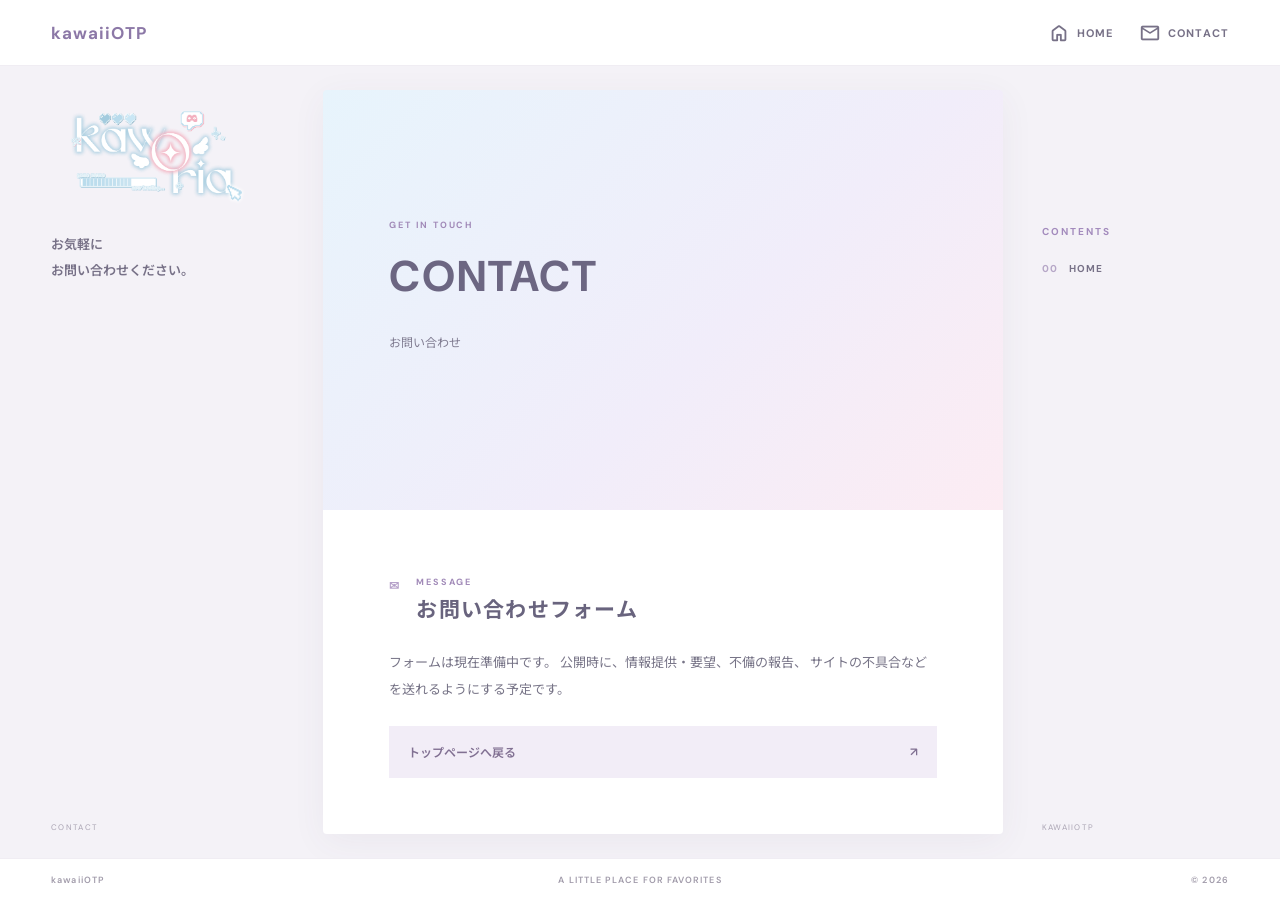
==== contact/index.html @ e62b9882 "Create index.html" ====
<!doctype html>
<html lang="ja">
<head>
  <meta charset="utf-8">
  <meta name="viewport" content="width=device-width, initial-scale=1">

  <title>CONTACT | kawaiiOTP</title>

  <link rel="preconnect" href="https://fonts.googleapis.com">
  <link rel="preconnect" href="https://fonts.gstatic.com" crossorigin>
  <link href="https://fonts.googleapis.com/css2?family=Material+Symbols+Rounded:opsz,wght,FILL,GRAD@20..48,400,0,0" rel="stylesheet">

  <link rel="stylesheet" href="../css/style.css">
</head>

<body>

  <!-- 上部固定ヘッダー -->
  <header class="topbar">

    <a class="topbar-brand" href="../">
      kawaiiOTP
    </a>

    <nav class="top-nav" aria-label="メインナビゲーション">

      <a href="../">
        <span class="material-symbols-rounded" aria-hidden="true">home</span>
        <span>HOME</span>
      </a>

      <a href="./" aria-current="page">
        <span class="material-symbols-rounded" aria-hidden="true">mail</span>
        <span>CONTACT</span>
      </a>

    </nav>
  </header>


  <main class="layout">

    <!-- 左側ロゴ -->
    <aside class="side-left">

      <a class="logo-link" href="../">
        <img
          src="../assets/images/logo.png"
          alt="kawaiiOTP ロゴ"
          class="site-logo"
        >
      </a>

      <p class="side-copy">
        お気軽に<br>
        お問い合わせください。
      </p>

      <span class="side-small">
        CONTACT
      </span>

    </aside>


    <!-- 中央コンテンツ -->
    <div class="content-frame">

      <section class="hero section">

        <p class="eyebrow">GET IN TOUCH</p>

        <h1>CONTACT</h1>

        <p class="hero-lead">
          お問い合わせ
        </p>

      </section>


      <section class="section contact">

        <div class="section-heading">

          <span class="section-number">✉</span>

          <div>
            <p class="eyebrow">MESSAGE</p>
            <h2>お問い合わせフォーム</h2>
          </div>

        </div>

        <p class="section-text">
          フォームは現在準備中です。
          公開時に、情報提供・要望、不備の報告、
          サイトの不具合などを送れるようにする予定です。
        </p>

        <a class="contact-link" href="../">
          <span>トップページへ戻る</span>
          <span aria-hidden="true">↗</span>
        </a>

      </section>


      <footer class="content-footer">
        <span>THANK YOU FOR VISITING!</span>
        <span>© kawaiiOTP</span>
      </footer>

    </div>


    <!-- 右側目次 -->
    <aside class="side-right">

      <p class="toc-title">CONTENTS</p>

      <nav class="toc">
        <a href="../"><span>00</span> HOME</a>
      </nav>

      <span class="side-small right-note">
        KAWAIIOTP
      </span>

    </aside>

  </main>


  <!-- 下部固定フッター -->
  <footer class="bottombar">
    <span>kawaiiOTP</span>
    <span class="bottom-message">A LITTLE PLACE FOR FAVORITES</span>
    <span>© 2026</span>
  </footer>

</body>
</html>
---- css/style.css ----
@import url('https://fonts.googleapis.com/css2?family=DM+Sans:wght@400;500;600;700&family=Noto+Sans+JP:wght@400;500;600;700&display=swap');

:root {
  --ink: #55536a;
  --muted: #9290a3;
  --lavender: #a38bbd;
  --blue: #dff1fb;
  --pink: #f9e5ef;
  --line: #eeeaf2;

  --topbar-h: 66px;
  --bottombar-h: 42px;

  --side-width: minmax(170px, 1fr);
  --content-width: minmax(420px, 680px);
  --toc-width: minmax(150px, 0.8fr);
}

* {
  box-sizing: border-box;
}

html {
  scroll-behavior: smooth;
}

body {
  margin: 0;
  color: var(--ink);
  background: #f4f2f7;
  font-family: 'DM Sans', 'Noto Sans JP', sans-serif;
  overflow: hidden;
}

a {
  color: inherit;
  text-decoration: none;
}


/* =========================
   上部固定ヘッダー
========================= */

.topbar,
.bottombar {
  position: fixed;
  left: 0;
  right: 0;
  z-index: 20;

  background: rgba(255,255,255,.97);

  display: flex;
  align-items: center;
  justify-content: space-between;

  padding: 0 clamp(20px, 4vw, 64px);
}

.topbar {
  top: 0;
  height: var(--topbar-h);
  border-bottom: 1px solid #f0edf3;
}

.topbar-brand {
  color: #8c78a7;
  font-weight: 700;
  letter-spacing: .06em;
  font-size: 17px;
}

.top-nav {
  display: flex;
  align-items: center;
  gap: 26px;
}

.top-nav a {
  display: inline-flex;
  align-items: center;
  gap: 7px;

  color: #777187;
  font-size: 11px;
  font-weight: 700;
  letter-spacing: .1em;

  transition: color .2s, transform .2s;
}

.top-nav a:hover {
  color: #a184bd;
  transform: translateY(-2px);
}


/* Google Fonts アイコン */

.material-symbols-rounded {
  font-size: 22px;
  line-height: 1;

  font-variation-settings:
    'FILL' 0,
    'wght' 400,
    'GRAD' 0,
    'opsz' 24;
}


/* =========================
   下部固定フッター帯
========================= */

.bottombar {
  bottom: 0;
  height: var(--bottombar-h);

  border-top: 1px solid #f0edf3;

  color: #a19baa;
  font-size: 9px;
  font-weight: 600;
  letter-spacing: .12em;
}

.bottom-message {
  position: absolute;
  left: 50%;
  transform: translateX(-50%);
}


/* =========================
   3カラムレイアウト
========================= */

.layout {
  position: fixed;

  inset:
    var(--topbar-h)
    0
    var(--bottombar-h);

  display: grid;

  grid-template-columns:
    var(--side-width)
    var(--content-width)
    var(--toc-width);

  gap: clamp(18px, 3vw, 52px);

  justify-content: center;
  align-items: stretch;

  max-width: 1440px;
  margin: 0 auto;

  padding: 24px clamp(20px, 4vw, 64px);

  width: 100%;
  min-height: 0;
}


/* =========================
   左側：ロゴエリア
========================= */

.side-left,
.side-right {
  min-width: 0;
  display: flex;
  flex-direction: column;
}

.side-left {
  align-items: flex-start;
  justify-content: center;
}

.logo-link {
  display: block;
  width: min(100%, 210px);
}

.site-logo {
  display: block;
  width: 100%;
  height: auto;
  object-fit: contain;
}

.side-copy {
  margin: 24px 0 0;

  font-size: 13px;
  line-height: 2;
  font-weight: 600;

  color: #777187;
}

.side-small {
  margin-top: auto;

  color: #aaa4b3;
  font-size: 8px;
  line-height: 1.8;
  letter-spacing: .16em;
}


/* =========================
   右側：目次
========================= */

.side-right {
  padding-top: 15vh;
}

.toc-title {
  margin: 0 0 24px;

  color: #a38bbd;
  font-size: 10px;
  font-weight: 700;
  letter-spacing: .2em;
}

.toc {
  display: grid;
  gap: 18px;
}

.toc a {
  color: #777187;
  font-size: 10px;
  font-weight: 700;
  letter-spacing: .1em;

  transition: color .2s, padding .2s;
}

.toc a:hover {
  color: #a38bbd;
  padding-left: 5px;
}

.toc a span {
  color: #b6a7c7;
  margin-right: 8px;
}

.right-note {
  margin-top: auto;
}


/* =========================
   中央コンテンツ
========================= */

.content-frame {
  min-width: 0;
  height: 100%;

  overflow-y: auto;
  overscroll-behavior: contain;

  scrollbar-width: thin;
  scrollbar-color: #d8cce3 transparent;

  background: #fff;
  border-radius: 4px;

  box-shadow: 0 8px 35px rgba(89, 75, 110, .06);
}

.content-frame::-webkit-scrollbar {
  width: 6px;
}

.content-frame::-webkit-scrollbar-thumb {
  background: #d8cce3;
  border-radius: 8px;
}


/* =========================
   共通セクション
========================= */

.section {
  padding: clamp(34px, 6vw, 66px) clamp(25px, 6vw, 66px);
}


/* =========================
   HERO
========================= */

.hero {
  min-height: 420px;

  position: relative;
  overflow: hidden;

  display: flex;
  flex-direction: column;
  justify-content: center;

  background:
    linear-gradient(
      135deg,
      #e7f4fc 0%,
      #f1edfa 58%,
      #fcecf3 100%
    );
}

.eyebrow {
  margin: 0 0 12px;

  color: #a18ab8;
  font-size: 9px;
  font-weight: 700;
  letter-spacing: .2em;
}

.hero h1 {
  margin: 0;

  color: #6c6682;

  font-size: clamp(27px, 4vw, 43px);
  line-height: 1.55;
  letter-spacing: .04em;
}

.hero h1 span {
  color: #9a80b4;
}

.hero-lead {
  margin: 22px 0 25px;

  color: #817d92;
  font-size: 12px;
  line-height: 2.1;
}

.text-link {
  width: fit-content;

  color: #8e79a8;
  font-size: 10px;
  font-weight: 700;
  letter-spacing: .16em;

  border-bottom: 1px solid #c9b9d8;
  padding-bottom: 6px;
}

.text-link span {
  margin-left: 10px;
}

.hero-decoration {
  position: absolute;
  color: rgba(255,255,255,.9);
  pointer-events: none;
}

.decor-one {
  right: 12%;
  top: 18%;
  font-size: 45px;
}

.decor-two {
  right: 22%;
  bottom: 17%;
  font-size: 28px;
}


/* =========================
   見出し
========================= */

.section-heading {
  display: flex;
  align-items: flex-start;
  gap: 17px;
  margin-bottom: 25px;
}

.section-number {
  color: #b49fc8;
  font-size: 12px;
  font-weight: 700;
  padding-top: 2px;
}

.section-heading .eyebrow {
  margin-bottom: 5px;
}

.section-heading h2 {
  margin: 0;

  color: #69647e;
  font-size: 21px;
  letter-spacing: .06em;
}


/* =========================
   ABOUT
========================= */

.about {
  background: #fff;
}

.section-text {
  color: #777487;
  font-size: 13px;
  line-height: 2.1;
}

.muted {
  color: #a09baa;
}


/* =========================
   PROJECTS
========================= */

.projects {
  background: #fcfbfd;
}

.project-card {
  position: relative;

  display: flex;
  flex-direction: column;
  gap: 10px;

  min-height: 145px;
  padding: 24px;
  margin-top: 14px;

  border-radius: 4px;

  transition:
    transform .25s,
    box-shadow .25s;
}

.project-card:hover {
  transform: translateY(-3px);
  box-shadow: 0 9px 22px rgba(89,75,110,.08);
}

.project-blue {
  background: #e7f3fb;
}

.project-pink {
  background: #f9edf3;
}

.project-label {
  color: #9a8bad;
  font-size: 8px;
  font-weight: 700;
  letter-spacing: .16em;
}

.project-title {
  color: #6e6984;
  font-size: 23px;
  font-weight: 700;
  letter-spacing: .04em;
}

.project-description {
  color: #888397;
  font-size: 11px;
}

.project-arrow {
  position: absolute;
  right: 22px;
  bottom: 18px;

  color: #a48cba;
  font-size: 21px;
}


/* =========================
   CONTACT
========================= */

.contact {
  background: #fff;
}

.contact-link {
  display: flex;
  justify-content: space-between;
  align-items: center;

  margin-top: 22px;
  padding: 17px 19px;

  background: #f2edf7;
  color: #817092;

  font-size: 12px;
  font-weight: 600;

  transition: background .2s;
}

.contact-link:hover {
  background: #e9e0f1;
}


/* =========================
   中央コンテンツ内フッター
========================= */

.content-footer {
  display: flex;
  justify-content: space-between;

  padding: 22px clamp(25px, 6vw, 66px);

  background: #faf9fc;
  color: #aaa4b3;

  font-size: 8px;
  letter-spacing: .13em;
}


/* =========================
   スマートフォン
========================= */

@media (max-width: 850px) {

  body {
    overflow: auto;
  }

  .topbar {
    height: 60px;
    padding: 0 18px;
  }

  .bottombar {
    height: 38px;
    padding: 0 18px;
  }

  .bottom-message {
    display: none;
  }

  .layout {
    position: static;

    display: flex;
    flex-direction: column;
    gap: 0;

    padding: 60px 0 38px;

    min-height: 100vh;
  }

  .side-left {
    display: none;
  }

  .side-right {
    order: -1;

    padding: 14px 18px;

    background: #fff;
    border-bottom: 1px solid var(--line);
  }

  .toc-title {
    margin: 0 0 9px;
  }

  .toc {
    display: flex;
    flex-wrap: wrap;
    gap: 12px 20px;
  }

  .toc a {
    font-size: 9px;
  }

  .right-note {
    display: none;
  }

  .content-frame {
    height: auto;
    overflow: visible;

    border-radius: 0;
    box-shadow: none;
  }

  .hero {
    min-height: 370px;
  }
}


/* =========================
   小さいスマートフォン
========================= */

@media (max-width: 480px) {

  .top-nav {
    gap: 15px;
  }

  .top-nav a {
    gap: 4px;
    font-size: 9px;
  }

  .top-nav .material-symbols-rounded {
    font-size: 20px;
  }

  .section {
    padding: 38px 23px;
  }

  .hero {
    min-height: 340px;
  }

  .hero h1 {
    font-size: 29px;
  }

  .content-footer {
    padding: 18px 23px;
  }

}
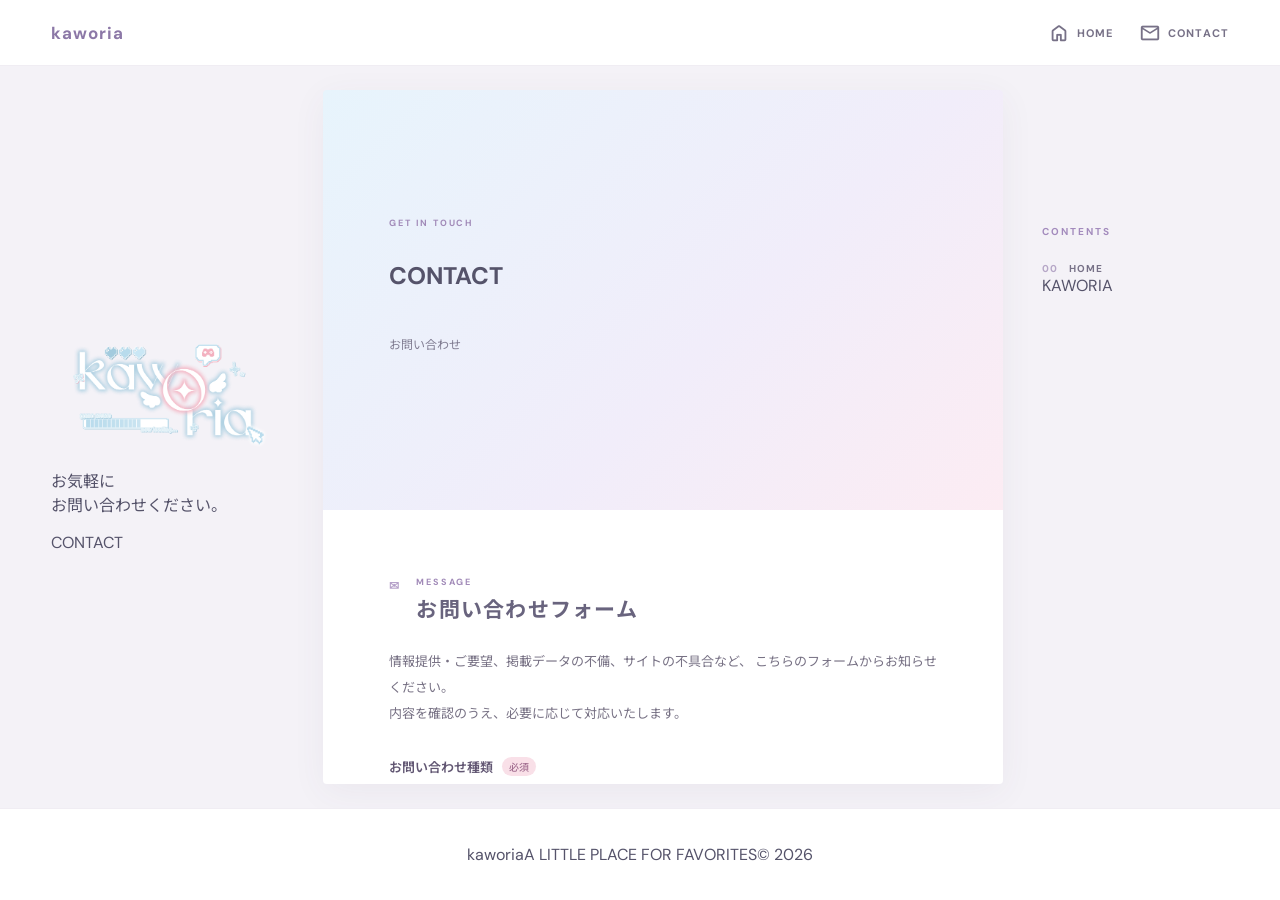
==== commit a8af9681: "Update index.html" ====
--- a/contact/index.html
+++ b/contact/index.html
@@ -1,30 +1,196 @@
-
 <!doctype html>
 <html lang="ja">
 <head>
   <meta charset="utf-8">
   <meta name="viewport" content="width=device-width, initial-scale=1">
 
-  <title>CONTACT | kawaiiOTP</title>
+  <title>CONTACT | kaworia</title>
 
   <link rel="preconnect" href="https://fonts.googleapis.com">
   <link rel="preconnect" href="https://fonts.gstatic.com" crossorigin>
   <link href="https://fonts.googleapis.com/css2?family=Material+Symbols+Rounded:opsz,wght,FILL,GRAD@20..48,400,0,0" rel="stylesheet">
 
   <link rel="stylesheet" href="../css/style.css">
+
+  <style>
+    .contact-form {
+      width: 100%;
+      max-width: 620px;
+      margin-top: 30px;
+    }
+
+    .form-intro {
+      margin-bottom: 28px;
+      color: #777184;
+      font-size: 13px;
+      line-height: 2;
+    }
+
+    .form-group {
+      margin-bottom: 24px;
+    }
+
+    .form-label {
+      display: flex;
+      align-items: center;
+      gap: 9px;
+      margin-bottom: 9px;
+      color: #625773;
+      font-size: 13px;
+      font-weight: 600;
+    }
+
+    .form-required,
+    .form-optional {
+      padding: 2px 7px;
+      border-radius: 20px;
+      font-size: 10px;
+      font-weight: 500;
+    }
+
+    .form-required {
+      color: #a36f91;
+      background: #f9e0e8;
+    }
+
+    .form-optional {
+      color: #7c8ca1;
+      background: #e5f1fa;
+    }
+
+    .contact-form input,
+    .contact-form select,
+    .contact-form textarea {
+      display: block;
+      box-sizing: border-box;
+      width: 100%;
+      padding: 13px 15px;
+      border: 1px solid #e4dce9;
+      border-radius: 10px;
+      outline: none;
+      background: #fff;
+      color: #51485e;
+      font: inherit;
+      font-size: 13px;
+      transition: border-color .2s, box-shadow .2s;
+    }
+
+    .contact-form input:focus,
+    .contact-form select:focus,
+    .contact-form textarea:focus {
+      border-color: #c5addb;
+      box-shadow: 0 0 0 3px rgba(197, 173, 219, .18);
+    }
+
+    .contact-form textarea {
+      min-height: 190px;
+      resize: vertical;
+      line-height: 1.8;
+    }
+
+    .form-help {
+      margin: 7px 0 0;
+      color: #96909e;
+      font-size: 11px;
+      line-height: 1.7;
+    }
+
+    .form-submit {
+      display: block;
+      width: 100%;
+      margin-top: 30px;
+      padding: 14px 20px;
+      border: 0;
+      border-radius: 30px;
+      background: linear-gradient(110deg, #e7d8f1, #dceefa, #f8e1eb);
+      color: #665878;
+      font: inherit;
+      font-size: 13px;
+      font-weight: 600;
+      letter-spacing: .08em;
+      cursor: pointer;
+      transition: opacity .2s, transform .2s;
+    }
+
+    .form-submit:hover {
+      transform: translateY(-2px);
+      opacity: .85;
+    }
+
+    .form-submit:disabled {
+      cursor: wait;
+      opacity: .55;
+      transform: none;
+    }
+
+    .form-status {
+      display: none;
+      margin-top: 20px;
+      padding: 15px 17px;
+      border-radius: 10px;
+      font-size: 13px;
+      line-height: 1.8;
+    }
+
+    .form-status.is-visible {
+      display: block;
+    }
+
+    .form-status.is-success {
+      background: #edf7f2;
+      color: #557d68;
+    }
+
+    .form-status.is-error {
+      background: #fbebef;
+      color: #a45e75;
+    }
+
+    .form-status.is-loading {
+      background: #f1edf8;
+      color: #75658c;
+    }
+
+    .form-back {
+      display: inline-flex;
+      gap: 8px;
+      align-items: center;
+      margin-top: 32px;
+      color: #8e79a8;
+      font-size: 12px;
+      text-decoration: underline;
+      text-decoration-color: #c9b9d8;
+      text-underline-offset: 4px;
+    }
+
+    .honeypot {
+      position: absolute !important;
+      left: -10000px !important;
+      width: 1px !important;
+      height: 1px !important;
+      overflow: hidden !important;
+    }
+
+    @media (max-width: 600px) {
+      .contact-form {
+        margin-top: 24px;
+      }
+
+      .contact-form textarea {
+        min-height: 160px;
+      }
+    }
+  </style>
 </head>
 
 <body>
 
-  <!-- 上部固定ヘッダー -->
   <header class="topbar">
-
     <a class="topbar-brand" href="../">
-      kawaiiOTP
+      kaworia
     </a>
 
     <nav class="top-nav" aria-label="メインナビゲーション">
-
       <a href="../">
         <span class="material-symbols-rounded" aria-hidden="true">home</span>
         <span>HOME</span>
@@ -34,20 +200,16 @@
         <span class="material-symbols-rounded" aria-hidden="true">mail</span>
         <span>CONTACT</span>
       </a>
-
     </nav>
   </header>
 
-
   <main class="layout">
 
-    <!-- 左側ロゴ -->
     <aside class="side-left">
-
       <a class="logo-link" href="../">
         <img
           src="../assets/images/logo.png"
-          alt="kawaiiOTP ロゴ"
+          alt="kaworia ロゴ"
           class="site-logo"
         >
       </a>
@@ -57,88 +219,258 @@
         お問い合わせください。
       </p>
 
-      <span class="side-small">
-        CONTACT
-      </span>
-
+      <span class="side-small">CONTACT</span>
     </aside>
 
-
-    <!-- 中央コンテンツ -->
     <div class="content-frame">
 
       <section class="hero section">
-
         <p class="eyebrow">GET IN TOUCH</p>
-
         <h1>CONTACT</h1>
-
-        <p class="hero-lead">
-          お問い合わせ
-        </p>
-
+        <p class="hero-lead">お問い合わせ</p>
       </section>
 
-
       <section class="section contact">
 
         <div class="section-heading">
-
           <span class="section-number">✉</span>
 
           <div>
             <p class="eyebrow">MESSAGE</p>
             <h2>お問い合わせフォーム</h2>
           </div>
-
         </div>
 
-        <p class="section-text">
-          フォームは現在準備中です。
-          公開時に、情報提供・要望、不備の報告、
-          サイトの不具合などを送れるようにする予定です。
+        <p class="form-intro">
+          情報提供・ご要望、掲載データの不備、サイトの不具合など、
+          こちらのフォームからお知らせください。<br>
+          内容を確認のうえ、必要に応じて対応いたします。
         </p>
 
-        <a class="contact-link" href="../">
+        <form id="contact-form" class="contact-form">
+
+          <div class="form-group">
+            <label class="form-label" for="category">
+              お問い合わせ種類
+              <span class="form-required">必須</span>
+            </label>
+
+            <select id="category" name="category" required>
+              <option value="">選択してください</option>
+              <option value="情報提供・要望">情報提供・要望</option>
+              <option value="データ内容の不備">データ内容の不備</option>
+              <option value="サイトの不具合">サイトの不具合</option>
+              <option value="その他：要返信">その他：要返信</option>
+            </select>
+          </div>
+
+          <div class="form-group">
+            <label class="form-label" for="name">
+              お名前
+              <span id="name-requirement" class="form-optional">任意</span>
+            </label>
+
+            <input
+              type="text"
+              id="name"
+              name="name"
+              maxlength="80"
+              autocomplete="name"
+              placeholder="お名前（任意）"
+            >
+          </div>
+
+          <div class="form-group">
+            <label class="form-label" for="reply">
+              返信先
+              <span id="reply-requirement" class="form-optional">任意</span>
+            </label>
+
+            <input
+              type="text"
+              id="reply"
+              name="reply"
+              maxlength="254"
+              autocomplete="email"
+              placeholder="メールアドレスなど（任意）"
+            >
+
+            <p class="form-help">
+              「その他：要返信」を選択した場合は入力が必要です。
+            </p>
+          </div>
+
+          <div class="form-group">
+            <label class="form-label" for="message">
+              お問い合わせ内容
+              <span class="form-required">必須</span>
+            </label>
+
+            <textarea
+              id="message"
+              name="message"
+              maxlength="1800"
+              required
+              placeholder="お問い合わせ内容をご記入ください。"
+            ></textarea>
+          </div>
+
+          <!-- 迷惑投稿対策用の隠し項目 -->
+          <div class="honeypot" aria-hidden="true">
+            <label for="website">この項目は入力しないでください</label>
+            <input
+              type="text"
+              id="website"
+              name="website"
+              tabindex="-1"
+              autocomplete="off"
+            >
+          </div>
+
+          <button type="submit" id="submit-button" class="form-submit">
+            SEND MESSAGE
+          </button>
+
+          <div
+            id="form-status"
+            class="form-status"
+            role="status"
+            aria-live="polite"
+          ></div>
+
+        </form>
+
+        <a class="form-back" href="../">
           <span>トップページへ戻る</span>
           <span aria-hidden="true">↗</span>
         </a>
 
       </section>
 
-
       <footer class="content-footer">
         <span>THANK YOU FOR VISITING!</span>
-        <span>© kawaiiOTP</span>
+        <span>© kaworia</span>
       </footer>
 
     </div>
 
-
-    <!-- 右側目次 -->
     <aside class="side-right">
-
       <p class="toc-title">CONTENTS</p>
 
       <nav class="toc">
         <a href="../"><span>00</span> HOME</a>
       </nav>
 
-      <span class="side-small right-note">
-        KAWAIIOTP
-      </span>
-
+      <span class="side-small right-note">KAWORIA</span>
     </aside>
 
   </main>
 
-
-  <!-- 下部固定フッター -->
   <footer class="bottombar">
-    <span>kawaiiOTP</span>
+    <span>kaworia</span>
     <span class="bottom-message">A LITTLE PLACE FOR FAVORITES</span>
     <span>© 2026</span>
   </footer>
 
+  <script>
+    const WORKER_URL = "https://contacts.kaworia.workers.dev";
+
+    const form = document.getElementById("contact-form");
+    const category = document.getElementById("category");
+    const nameInput = document.getElementById("name");
+    const replyInput = document.getElementById("reply");
+    const submitButton = document.getElementById("submit-button");
+    const statusBox = document.getElementById("form-status");
+    const nameRequirement = document.getElementById("name-requirement");
+    const replyRequirement = document.getElementById("reply-requirement");
+
+    function updateRequiredFields() {
+      const needsReply = category.value === "その他：要返信";
+
+      nameInput.required = needsReply;
+      replyInput.required = needsReply;
+
+      nameRequirement.textContent = needsReply ? "必須" : "任意";
+      replyRequirement.textContent = needsReply ? "必須" : "任意";
+
+      nameRequirement.className = needsReply
+        ? "form-required"
+        : "form-optional";
+
+      replyRequirement.className = needsReply
+        ? "form-required"
+        : "form-optional";
+    }
+
+    function showStatus(message, type) {
+      statusBox.textContent = message;
+      statusBox.className = "form-status is-visible is-" + type;
+    }
+
+    category.addEventListener("change", updateRequiredFields);
+
+    form.addEventListener("submit", async (event) => {
+      event.preventDefault();
+
+      if (!form.reportValidity()) {
+        return;
+      }
+
+      submitButton.disabled = true;
+      submitButton.textContent = "SENDING...";
+      showStatus("送信しています。しばらくお待ちください。", "loading");
+
+      const formData = new FormData(form);
+
+      const data = {
+        category: formData.get("category"),
+        name: formData.get("name"),
+        reply: formData.get("reply"),
+        message: formData.get("message"),
+        website: formData.get("website")
+      };
+
+      try {
+        const response = await fetch(WORKER_URL, {
+          method: "POST",
+          headers: {
+            "Content-Type": "application/json"
+          },
+          body: JSON.stringify(data)
+        });
+
+        if (!response.ok) {
+          throw new Error("送信に失敗しました。");
+        }
+
+        const result = await response.json();
+
+        if (!result.success) {
+          throw new Error("送信に失敗しました。");
+        }
+
+        form.reset();
+        updateRequiredFields();
+
+        showStatus(
+          "お問い合わせを送信しました。ありがとうございます！",
+          "success"
+        );
+
+      } catch (error) {
+        showStatus(
+          "送信できませんでした。時間をおいて再度お試しください。",
+          "error"
+        );
+
+      } finally {
+        submitButton.disabled = false;
+        submitButton.textContent = "SEND MESSAGE";
+      }
+    });
+
+    updateRequiredFields();
+  </script>
+
 </body>
 </html>
--- a/css/style.css
+++ b/css/style.css
@@ -10,7 +10,7 @@
   --line: #eeeaf2;
 
   --topbar-h: 66px;
-  --bottombar-h: 42px;
+  --bottombar-h: 92px;
 
   --side-width: minmax(170px, 1fr);
   --content-width: minmax(420px, 680px);
@@ -117,20 +117,28 @@
 
 .bottombar {
   bottom: 0;
-  height: var(--bottombar-h);
+  min-height: var(--bottombar-h);
+
+  justify-content: center;
+  text-align: center;
+
+  padding: 16px 20px;
 
   border-top: 1px solid #f0edf3;
-
-  color: #a19baa;
-  font-size: 9px;
+}
+
+.bottombar small {
+  display: block;
+
+  color: #9290a3;
+  font-size: 10px;
+  font-weight: 500;
+  letter-spacing: .02em;
+  line-height: 1.8;
+}
+
+.bottombar strong {
   font-weight: 600;
-  letter-spacing: .12em;
-}
-
-.bottom-message {
-  position: absolute;
-  left: 50%;
-  transform: translateX(-50%);
 }
 
 
@@ -186,7 +194,7 @@
 
 .logo-link {
   display: block;
-  width: min(100%, 210px);
+  width: min(100%, 260px);
 }
 
 .site-logo {
@@ -196,25 +204,6 @@
   object-fit: contain;
 }
 
-.side-copy {
-  margin: 24px 0 0;
-
-  font-size: 13px;
-  line-height: 2;
-  font-weight: 600;
-
-  color: #777187;
-}
-
-.side-small {
-  margin-top: auto;
-
-  color: #aaa4b3;
-  font-size: 8px;
-  line-height: 1.8;
-  letter-spacing: .16em;
-}
-
 
 /* =========================
    右側：目次
@@ -255,10 +244,6 @@
 .toc a span {
   color: #b6a7c7;
   margin-right: 8px;
-}
-
-.right-note {
-  margin-top: auto;
 }
 
 
@@ -333,18 +318,25 @@
   letter-spacing: .2em;
 }
 
-.hero h1 {
+/* HERO内ロゴ */
+
+.hero-title {
   margin: 0;
-
-  color: #6c6682;
-
-  font-size: clamp(27px, 4vw, 43px);
-  line-height: 1.55;
-  letter-spacing: .04em;
-}
-
-.hero h1 span {
-  color: #9a80b4;
+  padding: 0;
+  line-height: 0;
+}
+
+.hero-logo {
+  display: block;
+
+  width: min(100%, 340px);
+  max-height: 300px;
+
+  height: auto;
+  object-fit: contain;
+  object-position: left center;
+
+  margin: 0 0 4px;
 }
 
 .hero-lead {
@@ -544,15 +536,23 @@
 
 .content-footer {
   display: flex;
-  justify-content: space-between;
-
-  padding: 22px clamp(25px, 6vw, 66px);
+  justify-content: center;
+  align-items: center;
+
+  padding: 35px 20px 30px;
+  text-align: center;
 
   background: #faf9fc;
-  color: #aaa4b3;
-
-  font-size: 8px;
-  letter-spacing: .13em;
+}
+
+.footer-sparkle {
+  display: block;
+  width: 100%;
+
+  color: #b9a9df;
+  font-size: 18px;
+  letter-spacing: 7px;
+  text-align: center;
 }
 
 
@@ -561,6 +561,10 @@
 ========================= */
 
 @media (max-width: 850px) {
+
+  :root {
+    --bottombar-h: 92px;
+  }
 
   body {
     overflow: auto;
@@ -572,12 +576,13 @@
   }
 
   .bottombar {
-    height: 38px;
-    padding: 0 18px;
-  }
-
-  .bottom-message {
-    display: none;
+    min-height: var(--bottombar-h);
+    padding: 12px 12px;
+  }
+
+  .bottombar small {
+    font-size: 8px;
+    line-height: 1.7;
   }
 
   .layout {
@@ -587,7 +592,7 @@
     flex-direction: column;
     gap: 0;
 
-    padding: 60px 0 38px;
+    padding: 60px 0 var(--bottombar-h);
 
     min-height: 100vh;
   }
@@ -619,10 +624,6 @@
     font-size: 9px;
   }
 
-  .right-note {
-    display: none;
-  }
-
   .content-frame {
     height: auto;
     overflow: visible;
@@ -634,6 +635,11 @@
   .hero {
     min-height: 370px;
   }
+
+  .hero-logo {
+    width: min(100%, 300px);
+    max-height: 150px;
+  }
 }
 
 
@@ -664,12 +670,59 @@
     min-height: 340px;
   }
 
-  .hero h1 {
-    font-size: 29px;
+  .hero-logo {
+    width: min(100%, 260px);
+    max-height: 130px;
   }
 
   .content-footer {
-    padding: 18px 23px;
-  }
-
-}
+    padding: 30px 15px 24px;
+  }
+
+  .footer-sparkle {
+    font-size: 15px;
+    letter-spacing: 4px;
+  }
+
+}
+
+/* =========================
+   ABOUT：箇条書き
+========================= */
+
+.about-list {
+  margin: 8px 0 0;
+  padding-left: 1.5em;
+
+  line-height: 2.1;
+}
+
+.about-list li {
+  padding-left: 3px;
+}
+
+
+/* =========================
+   Xプロフィールリンク
+========================= */
+
+.profile-link {
+  display: block;
+  width: fit-content;
+
+  margin: 14px 20px 0 auto;
+
+  color: #8e79a8;
+  text-decoration: underline;
+  text-decoration-color: #c9b9d8;
+  text-underline-offset: 4px;
+
+  font-size: 12px;
+  font-weight: 600;
+
+  transition: color .2s;
+}
+
+.profile-link:hover {
+  color: #b18fc9;
+}
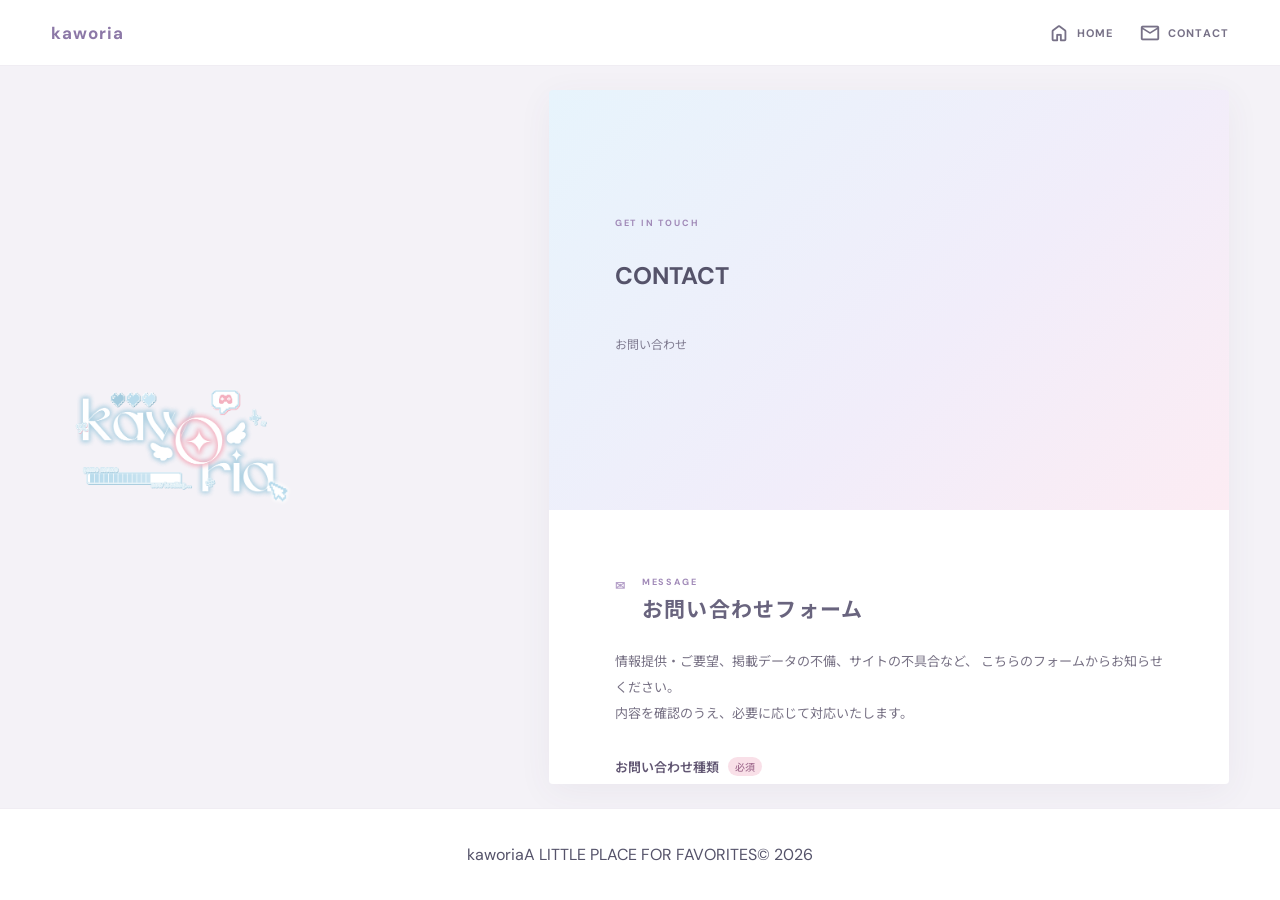
==== commit 31875351: "Update index.html" ====
--- a/contact/index.html
+++ b/contact/index.html
@@ -1,3 +1,4 @@
+
 <!doctype html>
 <html lang="ja">
 <head>
@@ -13,6 +14,17 @@
   <link rel="stylesheet" href="../css/style.css">
 
   <style>
+    /* CONTACTページだけのレイアウト調整 */
+    .side-left .side-copy,
+    .side-left .side-small,
+    .side-right {
+      display: none !important;
+    }
+
+    .layout {
+      grid-template-columns: minmax(170px, 1fr) minmax(420px, 680px);
+    }
+
     .contact-form {
       width: 100%;
       max-width: 620px;
@@ -171,6 +183,12 @@
       overflow: hidden !important;
     }
 
+    @media (max-width: 850px) {
+      .layout {
+        grid-template-columns: minmax(0, 1fr);
+      }
+    }
+
     @media (max-width: 600px) {
       .contact-form {
         margin-top: 24px;
@@ -186,9 +204,7 @@
 <body>
 
   <header class="topbar">
-    <a class="topbar-brand" href="../">
-      kaworia
-    </a>
+    <a class="topbar-brand" href="../">kaworia</a>
 
     <nav class="top-nav" aria-label="メインナビゲーション">
       <a href="../">
@@ -260,6 +276,7 @@
               <option value="情報提供・要望">情報提供・要望</option>
               <option value="データ内容の不備">データ内容の不備</option>
               <option value="サイトの不具合">サイトの不具合</option>
+              <option value="その他">その他</option>
               <option value="その他：要返信">その他：要返信</option>
             </select>
           </div>
@@ -281,6 +298,20 @@
           </div>
 
           <div class="form-group">
+            <label class="form-label" for="reply-method">
+              返信先の種類
+              <span id="method-requirement" class="form-optional">任意</span>
+            </label>
+
+            <select id="reply-method" name="replyMethod">
+              <option value="">選択してください</option>
+              <option value="メール">メール</option>
+              <option value="Discord">Discord</option>
+              <option value="X">X</option>
+            </select>
+          </div>
+
+          <div class="form-group">
             <label class="form-label" for="reply">
               返信先
               <span id="reply-requirement" class="form-optional">任意</span>
@@ -291,12 +322,12 @@
               id="reply"
               name="reply"
               maxlength="254"
-              autocomplete="email"
-              placeholder="メールアドレスなど（任意）"
+              placeholder="返信先の種類を選択してください"
+              autocomplete="off"
             >
 
-            <p class="form-help">
-              「その他：要返信」を選択した場合は入力が必要です。
+            <p id="reply-help" class="form-help">
+              返信が必要な場合は、連絡先やアカウント名をご記入ください。
             </p>
           </div>
 
@@ -315,7 +346,6 @@
             ></textarea>
           </div>
 
-          <!-- 迷惑投稿対策用の隠し項目 -->
           <div class="honeypot" aria-hidden="true">
             <label for="website">この項目は入力しないでください</label>
             <input
@@ -356,11 +386,9 @@
 
     <aside class="side-right">
       <p class="toc-title">CONTENTS</p>
-
       <nav class="toc">
         <a href="../"><span>00</span> HOME</a>
       </nav>
-
       <span class="side-small right-note">KAWORIA</span>
     </aside>
 
@@ -378,28 +406,57 @@
     const form = document.getElementById("contact-form");
     const category = document.getElementById("category");
     const nameInput = document.getElementById("name");
+    const methodInput = document.getElementById("reply-method");
     const replyInput = document.getElementById("reply");
     const submitButton = document.getElementById("submit-button");
     const statusBox = document.getElementById("form-status");
+
     const nameRequirement = document.getElementById("name-requirement");
+    const methodRequirement = document.getElementById("method-requirement");
     const replyRequirement = document.getElementById("reply-requirement");
+    const replyHelp = document.getElementById("reply-help");
+
+    function setRequirement(element, required) {
+      element.textContent = required ? "必須" : "任意";
+      element.className = required ? "form-required" : "form-optional";
+    }
 
     function updateRequiredFields() {
       const needsReply = category.value === "その他：要返信";
 
       nameInput.required = needsReply;
+      methodInput.required = needsReply;
       replyInput.required = needsReply;
 
-      nameRequirement.textContent = needsReply ? "必須" : "任意";
-      replyRequirement.textContent = needsReply ? "必須" : "任意";
-
-      nameRequirement.className = needsReply
-        ? "form-required"
-        : "form-optional";
-
-      replyRequirement.className = needsReply
-        ? "form-required"
-        : "form-optional";
+      setRequirement(nameRequirement, needsReply);
+      setRequirement(methodRequirement, needsReply);
+      setRequirement(replyRequirement, needsReply);
+
+      updateReplyPlaceholder();
+    }
+
+    function updateReplyPlaceholder() {
+      const method = methodInput.value;
+
+      const placeholders = {
+        "※一時的に「kawaiiOTP」よりフレンド申請・フォローなどの対応をする可能性があります。対応後に解除される可能性があることを予めご了承ください。",
+        "Discord": "Discordの「ユーザー名」をご記入ください。※表示名ではありませんので注意してください。",
+        "X": "Xのユーザー名またはプロフィールURLを入力してください。"
+      };
+
+      replyInput.placeholder = placeholders[method] ||
+        "返信先の種類を選択してください";
+
+      if (method === "Discord") {
+        replyInput.type = "text";
+        replyHelp.textContent = "Discordの「ユーザー名」をご記入ください。※表示名ではありませんので注意してください。";
+      } else if (method === "X") {
+        replyInput.type = "text";
+        replyHelp.textContent = "Xのユーザー名またはプロフィールURLをご記入ください。";
+      } else {
+        replyInput.type = "text";
+        replyHelp.textContent = "返信が必要な場合は、連絡先やアカウント名をご記入ください。";
+      }
     }
 
     function showStatus(message, type) {
@@ -408,11 +465,18 @@
     }
 
     category.addEventListener("change", updateRequiredFields);
+    methodInput.addEventListener("change", updateReplyPlaceholder);
 
     form.addEventListener("submit", async (event) => {
       event.preventDefault();
 
       if (!form.reportValidity()) {
+        return;
+      }
+
+      if (replyInput.value.trim() && !methodInput.value) {
+        showStatus("返信先の種類を選択してください。", "error");
+        methodInput.focus();
         return;
       }
 
@@ -425,6 +489,7 @@
       const data = {
         category: formData.get("category"),
         name: formData.get("name"),
+        replyMethod: formData.get("replyMethod"),
         reply: formData.get("reply"),
         message: formData.get("message"),
         website: formData.get("website")
@@ -451,6 +516,7 @@
 
         form.reset();
         updateRequiredFields();
+        updateReplyPlaceholder();
 
         showStatus(
           "お問い合わせを送信しました。ありがとうございます！",
@@ -470,6 +536,7 @@
     });
 
     updateRequiredFields();
+    updateReplyPlaceholder();
   </script>
 
 </body>
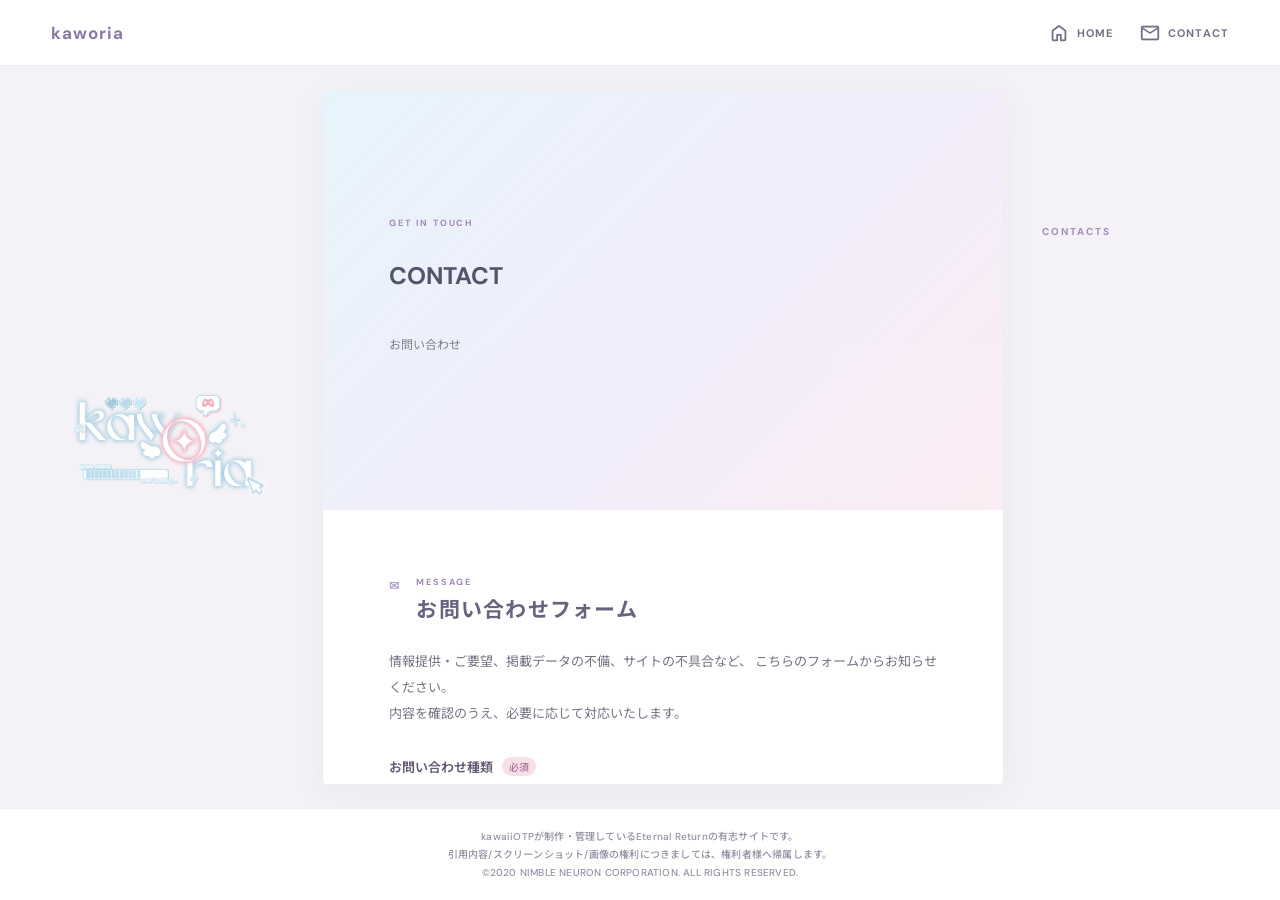
==== commit 4722dd19: "Update index.html" ====
--- a/contact/index.html
+++ b/contact/index.html
@@ -6,6 +6,7 @@
   <meta name="viewport" content="width=device-width, initial-scale=1">
 
   <title>CONTACT | kaworia</title>
+  <meta name="description" content="kaworiaへのお問い合わせフォームです。">
 
   <link rel="preconnect" href="https://fonts.googleapis.com">
   <link rel="preconnect" href="https://fonts.gstatic.com" crossorigin>
@@ -14,15 +15,37 @@
   <link rel="stylesheet" href="../css/style.css">
 
   <style>
-    /* CONTACTページだけのレイアウト調整 */
+    /* =========================
+       CONTACTページ専用レイアウト
+    ========================= */
+
+    /* 左側はロゴだけ残す */
     .side-left .side-copy,
-    .side-left .side-small,
+    .side-left .side-small {
+      display: none !important;
+    }
+
+    /* 3カラムを維持 */
+    .layout {
+      grid-template-columns:
+        var(--side-width)
+        var(--content-width)
+        var(--toc-width);
+    }
+
+    /* 右側はCONTACTSだけ表示 */
     .side-right {
+      display: flex !important;
+      padding-top: 15vh;
+    }
+
+    .side-right .toc,
+    .side-right .right-note {
       display: none !important;
     }
 
-    .layout {
-      grid-template-columns: minmax(170px, 1fr) minmax(420px, 680px);
+    .side-right .toc-title {
+      margin: 0;
     }
 
     .contact-form {
@@ -104,7 +127,8 @@
       margin: 7px 0 0;
       color: #96909e;
       font-size: 11px;
-      line-height: 1.7;
+      line-height: 1.8;
+      white-space: pre-line;
     }
 
     .form-submit {
@@ -183,9 +207,34 @@
       overflow: hidden !important;
     }
 
+    /* CONTACTページ内フッターをHOMEと統一 */
+    .content-footer {
+      display: flex;
+      justify-content: center;
+      align-items: center;
+      padding: 35px 20px 30px;
+      text-align: center;
+      background: #faf9fc;
+    }
+
+    /* スマートフォン */
     @media (max-width: 850px) {
       .layout {
-        grid-template-columns: minmax(0, 1fr);
+        display: flex;
+        flex-direction: column;
+        gap: 0;
+      }
+
+      .side-right {
+        order: -1;
+        display: block !important;
+        padding: 14px 18px;
+        background: #fff;
+        border-bottom: 1px solid var(--line);
+      }
+
+      .side-right .toc-title {
+        margin: 0;
       }
     }
 
@@ -221,6 +270,7 @@
 
   <main class="layout">
 
+    <!-- 左側：ロゴ -->
     <aside class="side-left">
       <a class="logo-link" href="../">
         <img
@@ -229,15 +279,9 @@
           class="site-logo"
         >
       </a>
-
-      <p class="side-copy">
-        お気軽に<br>
-        お問い合わせください。
-      </p>
-
-      <span class="side-small">CONTACT</span>
     </aside>
 
+    <!-- 中央：お問い合わせ -->
     <div class="content-frame">
 
       <section class="hero section">
@@ -265,6 +309,7 @@
 
         <form id="contact-form" class="contact-form">
 
+          <!-- お問い合わせ種類 -->
           <div class="form-group">
             <label class="form-label" for="category">
               お問い合わせ種類
@@ -281,6 +326,7 @@
             </select>
           </div>
 
+          <!-- お名前 -->
           <div class="form-group">
             <label class="form-label" for="name">
               お名前
@@ -297,6 +343,7 @@
             >
           </div>
 
+          <!-- 返信先の種類 -->
           <div class="form-group">
             <label class="form-label" for="reply-method">
               返信先の種類
@@ -305,12 +352,12 @@
 
             <select id="reply-method" name="replyMethod">
               <option value="">選択してください</option>
-              <option value="メール">メール</option>
               <option value="Discord">Discord</option>
               <option value="X">X</option>
             </select>
           </div>
 
+          <!-- 返信先 -->
           <div class="form-group">
             <label class="form-label" for="reply">
               返信先
@@ -331,6 +378,7 @@
             </p>
           </div>
 
+          <!-- お問い合わせ内容 -->
           <div class="form-group">
             <label class="form-label" for="message">
               お問い合わせ内容
@@ -346,6 +394,7 @@
             ></textarea>
           </div>
 
+          <!-- スパム対策用：入力しない項目 -->
           <div class="honeypot" aria-hidden="true">
             <label for="website">この項目は入力しないでください</label>
             <input
@@ -377,27 +426,27 @@
 
       </section>
 
+      <!-- HOMEと同じ中央フッター -->
       <footer class="content-footer">
-        <span>THANK YOU FOR VISITING!</span>
-        <span>© kaworia</span>
+        <span class="footer-sparkle">✧　✦　✧　✦　✧　✦　✧　✦　✧</span>
       </footer>
 
     </div>
 
+    <!-- 右側：CONTACTSのみ -->
     <aside class="side-right">
-      <p class="toc-title">CONTENTS</p>
-      <nav class="toc">
-        <a href="../"><span>00</span> HOME</a>
-      </nav>
-      <span class="side-small right-note">KAWORIA</span>
+      <p class="toc-title">CONTACTS</p>
     </aside>
 
   </main>
 
+  <!-- HOMEと同じ固定フッター -->
   <footer class="bottombar">
-    <span>kaworia</span>
-    <span class="bottom-message">A LITTLE PLACE FOR FAVORITES</span>
-    <span>© 2026</span>
+    <small>
+      kawaiiOTPが制作・管理しているEternal Returnの有志サイトです。<br>
+      引用内容/スクリーンショット/画像の権利につきましては、権利者様へ帰属します。<br>
+      ©2020 NIMBLE NEURON CORPORATION. ALL RIGHTS RESERVED.
+    </small>
   </footer>
 
   <script>
@@ -439,23 +488,28 @@
       const method = methodInput.value;
 
       const placeholders = {
-        "※一時的に「kawaiiOTP」よりフレンド申請・フォローなどの対応をする可能性があります。対応後に解除される可能性があることを予めご了承ください。",
-        "Discord": "Discordの「ユーザー名」をご記入ください。※表示名ではありませんので注意してください。",
-        "X": "Xのユーザー名またはプロフィールURLを入力してください。"
+        "Discord": "Discordのユーザー名を入力してください",
+        "X": "Xのユーザー名またはプロフィールURLを入力してください"
       };
+
+      replyInput.type = "text";
 
       replyInput.placeholder = placeholders[method] ||
         "返信先の種類を選択してください";
 
       if (method === "Discord") {
-        replyInput.type = "text";
-        replyHelp.textContent = "Discordの「ユーザー名」をご記入ください。※表示名ではありませんので注意してください。";
+        replyHelp.textContent =
+          "Discordの「ユーザー名」をご記入ください。※表示名ではありませんので注意してください。\n" +
+          "※一時的に「kawaiiOTP」よりフレンド申請をする可能性があります。対応後に解除される可能性があることを予めご了承ください。";
+
       } else if (method === "X") {
-        replyInput.type = "text";
-        replyHelp.textContent = "Xのユーザー名またはプロフィールURLをご記入ください。";
+        replyHelp.textContent =
+          "Xのユーザー名またはプロフィールURLをご記入ください。\n" +
+          "※一時的に「kawaiiOTP」よりフォローなどの対応をする可能性があります。対応後に解除される可能性があることを予めご了承ください。";
+
       } else {
-        replyInput.type = "text";
-        replyHelp.textContent = "返信が必要な場合は、連絡先やアカウント名をご記入ください。";
+        replyHelp.textContent =
+          "返信が必要な場合は、連絡先やアカウント名をご記入ください。";
       }
     }
 
@@ -482,7 +536,11 @@
 
       submitButton.disabled = true;
       submitButton.textContent = "SENDING...";
-      showStatus("送信しています。しばらくお待ちください。", "loading");
+
+      showStatus(
+        "送信しています。しばらくお待ちください。",
+        "loading"
+      );
 
       const formData = new FormData(form);
 
@@ -516,7 +574,6 @@
 
         form.reset();
         updateRequiredFields();
-        updateReplyPlaceholder();
 
         showStatus(
           "お問い合わせを送信しました。ありがとうございます！",
@@ -536,7 +593,6 @@
     });
 
     updateRequiredFields();
-    updateReplyPlaceholder();
   </script>
 
 </body>
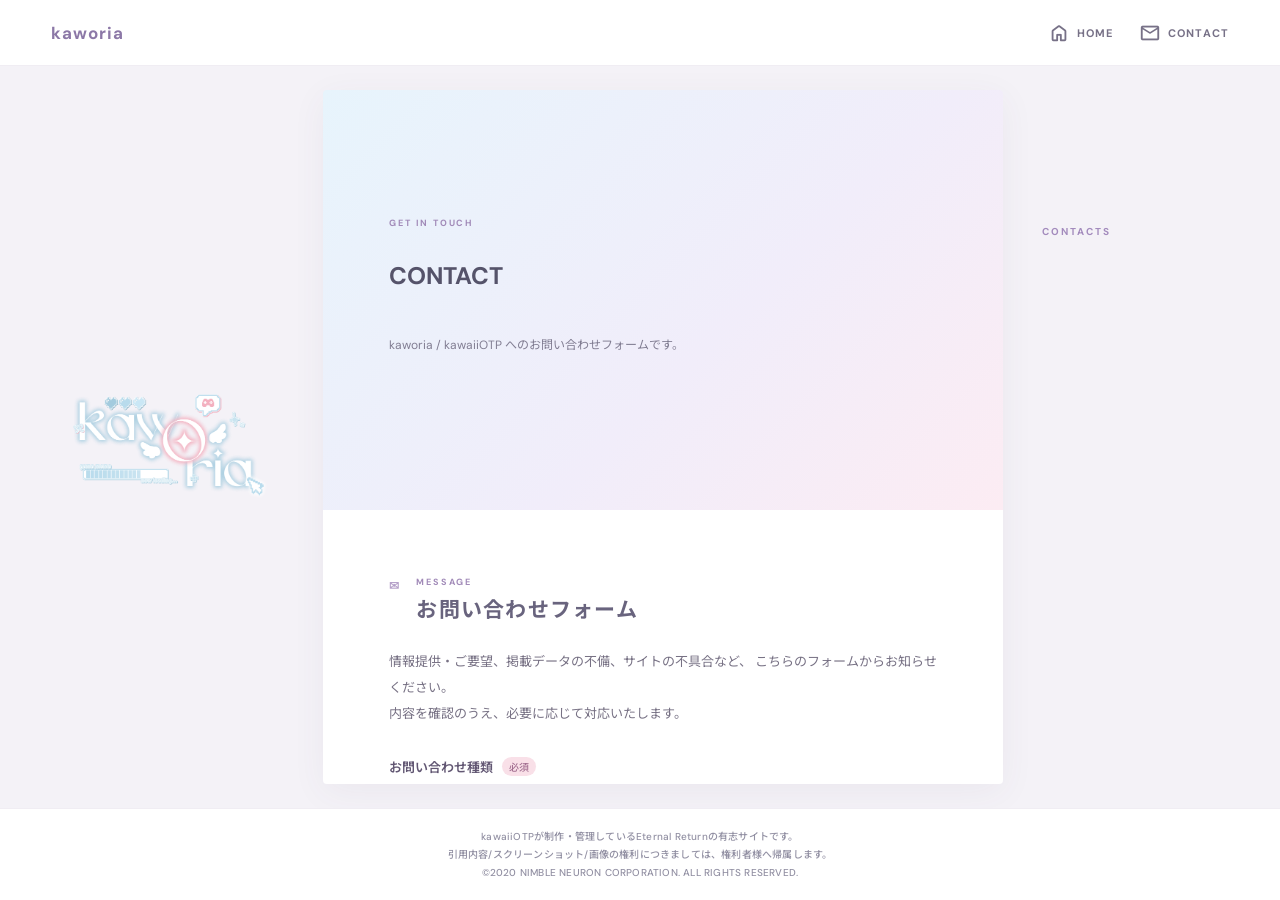
==== commit f76743ef: "Update index.html" ====
--- a/contact/index.html
+++ b/contact/index.html
@@ -287,7 +287,7 @@
       <section class="hero section">
         <p class="eyebrow">GET IN TOUCH</p>
         <h1>CONTACT</h1>
-        <p class="hero-lead">お問い合わせ</p>
+        <p class="hero-lead">kaworia / kawaiiOTP へのお問い合わせフォームです。</p>
       </section>
 
       <section class="section contact">
@@ -428,7 +428,7 @@
 
       <!-- HOMEと同じ中央フッター -->
       <footer class="content-footer">
-        <span class="footer-sparkle">✧　✦　✧　✦　✧　✦　✧　✦　✧</span>
+        <span class="footer-sparkle">✧　✦　✧</span>
       </footer>
 
     </div>
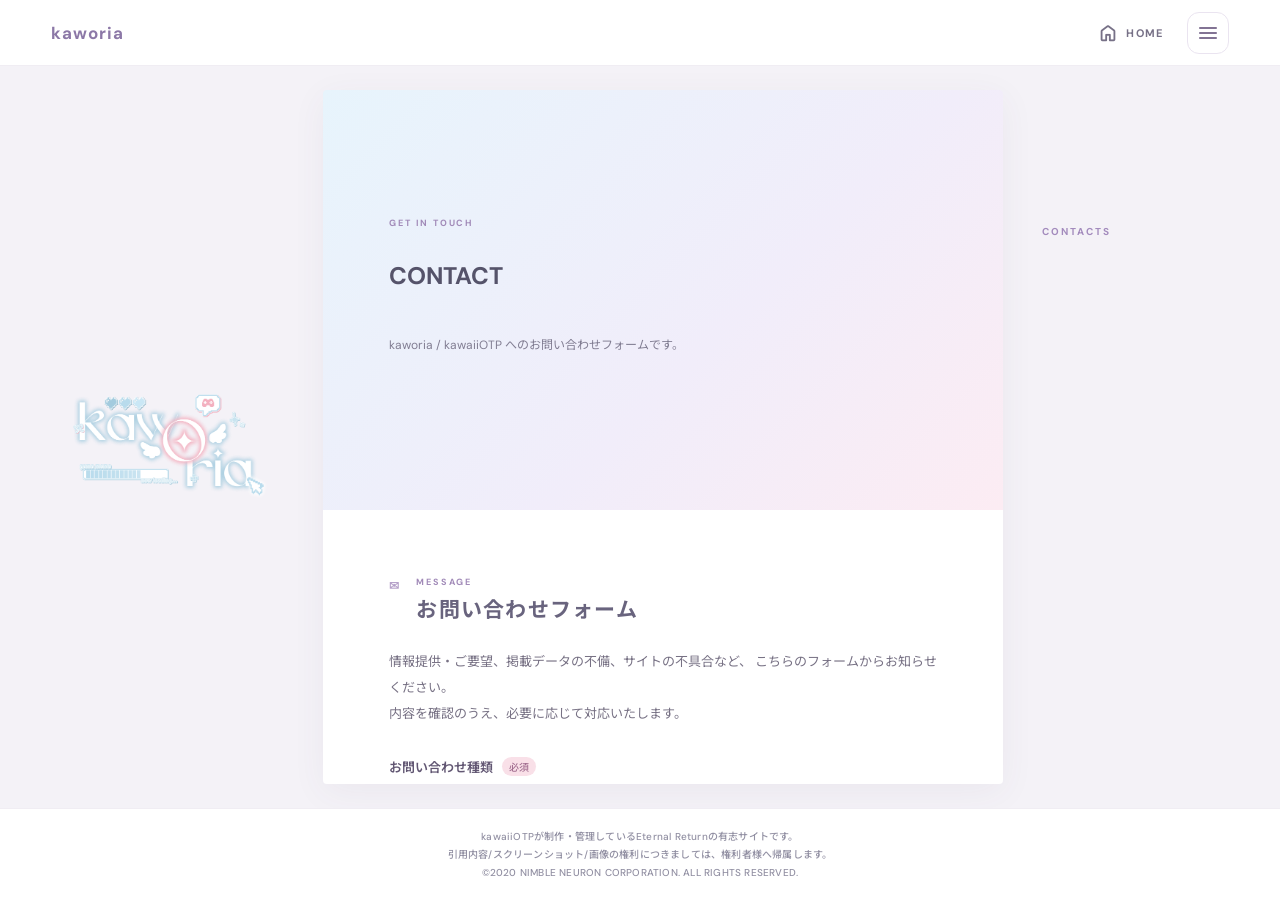
==== commit 0ef2f9b2: "Update index.html" ====
--- a/contact/index.html
+++ b/contact/index.html
@@ -4,9 +4,19 @@
 <head>
   <meta charset="utf-8">
   <meta name="viewport" content="width=device-width, initial-scale=1">
+  <meta name="theme-color" content="#ffffff">
 
   <title>CONTACT | kaworia</title>
   <meta name="description" content="kaworiaへのお問い合わせフォームです。">
+
+  <!-- Favicon -->
+  <link rel="icon" type="image/png" sizes="48x48" href="/assets/images/favicon.png">
+
+  <!-- iPhone / iPad -->
+  <link rel="apple-touch-icon" sizes="180x180" href="/assets/images/apple-touch-icon.png">
+
+  <!-- Android -->
+  <link rel="icon" type="image/png" sizes="192x192" href="/assets/images/android-chrome-192x192.png">
 
   <link rel="preconnect" href="https://fonts.googleapis.com">
   <link rel="preconnect" href="https://fonts.gstatic.com" crossorigin>
@@ -19,13 +29,11 @@
        CONTACTページ専用レイアウト
     ========================= */
 
-    /* 左側はロゴだけ残す */
     .side-left .side-copy,
     .side-left .side-small {
       display: none !important;
     }
 
-    /* 3カラムを維持 */
     .layout {
       grid-template-columns:
         var(--side-width)
@@ -33,7 +41,6 @@
         var(--toc-width);
     }
 
-    /* 右側はCONTACTSだけ表示 */
     .side-right {
       display: flex !important;
       padding-top: 15vh;
@@ -131,6 +138,10 @@
       white-space: pre-line;
     }
 
+    .form-help.is-error {
+      color: #b65e79;
+    }
+
     .form-submit {
       display: block;
       width: 100%;
@@ -207,7 +218,6 @@
       overflow: hidden !important;
     }
 
-    /* CONTACTページ内フッターをHOMEと統一 */
     .content-footer {
       display: flex;
       justify-content: center;
@@ -217,7 +227,6 @@
       background: #faf9fc;
     }
 
-    /* スマートフォン */
     @media (max-width: 850px) {
       .layout {
         display: flex;
@@ -252,26 +261,39 @@
 
 <body>
 
+  <!-- =========================
+       上部固定ヘッダー
+  ========================== -->
+
   <header class="topbar">
-    <a class="topbar-brand" href="../">kaworia</a>
+
+    <a class="topbar-brand" href="../">
+      kaworia
+    </a>
 
     <nav class="top-nav" aria-label="メインナビゲーション">
+
+      <!-- CONTACTページではHOMEのみ表示 -->
       <a href="../">
         <span class="material-symbols-rounded" aria-hidden="true">home</span>
         <span>HOME</span>
       </a>
 
-      <a href="./" aria-current="page">
-        <span class="material-symbols-rounded" aria-hidden="true">mail</span>
-        <span>CONTACT</span>
-      </a>
     </nav>
+
   </header>
 
+
+  <!-- =========================
+       メインレイアウト
+  ========================== -->
+
   <main class="layout">
 
     <!-- 左側：ロゴ -->
+
     <aside class="side-left">
+
       <a class="logo-link" href="../">
         <img
           src="../assets/images/logo.png"
@@ -279,26 +301,44 @@
           class="site-logo"
         >
       </a>
+
     </aside>
 
-    <!-- 中央：お問い合わせ -->
+
+    <!-- =========================
+         中央：お問い合わせ
+    ========================== -->
+
     <div class="content-frame">
 
+      <!-- HERO -->
+
       <section class="hero section">
+
         <p class="eyebrow">GET IN TOUCH</p>
+
         <h1>CONTACT</h1>
-        <p class="hero-lead">kaworia / kawaiiOTP へのお問い合わせフォームです。</p>
+
+        <p class="hero-lead">
+          kaworia / kawaiiOTP へのお問い合わせフォームです。
+        </p>
+
       </section>
 
+
+      <!-- CONTACT FORM -->
+
       <section class="section contact">
 
         <div class="section-heading">
+
           <span class="section-number">✉</span>
 
           <div>
             <p class="eyebrow">MESSAGE</p>
             <h2>お問い合わせフォーム</h2>
           </div>
+
         </div>
 
         <p class="form-intro">
@@ -310,7 +350,9 @@
         <form id="contact-form" class="contact-form">
 
           <!-- お問い合わせ種類 -->
+
           <div class="form-group">
+
             <label class="form-label" for="category">
               お問い合わせ種類
               <span class="form-required">必須</span>
@@ -324,10 +366,14 @@
               <option value="その他">その他</option>
               <option value="その他：要返信">その他：要返信</option>
             </select>
+
           </div>
 
+
           <!-- お名前 -->
+
           <div class="form-group">
+
             <label class="form-label" for="name">
               お名前
               <span id="name-requirement" class="form-optional">任意</span>
@@ -341,10 +387,14 @@
               autocomplete="name"
               placeholder="お名前（任意）"
             >
+
           </div>
 
+
           <!-- 返信先の種類 -->
+
           <div class="form-group">
+
             <label class="form-label" for="reply-method">
               返信先の種類
               <span id="method-requirement" class="form-optional">任意</span>
@@ -355,10 +405,14 @@
               <option value="Discord">Discord</option>
               <option value="X">X</option>
             </select>
+
           </div>
 
+
           <!-- 返信先 -->
+
           <div class="form-group">
+
             <label class="form-label" for="reply">
               返信先
               <span id="reply-requirement" class="form-optional">任意</span>
@@ -376,10 +430,14 @@
             <p id="reply-help" class="form-help">
               返信が必要な場合は、連絡先やアカウント名をご記入ください。
             </p>
+
           </div>
 
+
           <!-- お問い合わせ内容 -->
+
           <div class="form-group">
+
             <label class="form-label" for="message">
               お問い合わせ内容
               <span class="form-required">必須</span>
@@ -392,11 +450,16 @@
               required
               placeholder="お問い合わせ内容をご記入ください。"
             ></textarea>
+
           </div>
 
-          <!-- スパム対策用：入力しない項目 -->
+
+          <!-- スパム対策用 -->
+
           <div class="honeypot" aria-hidden="true">
+
             <label for="website">この項目は入力しないでください</label>
+
             <input
               type="text"
               id="website"
@@ -404,7 +467,9 @@
               tabindex="-1"
               autocomplete="off"
             >
+
           </div>
+
 
           <button type="submit" id="submit-button" class="form-submit">
             SEND MESSAGE
@@ -419,6 +484,9 @@
 
         </form>
 
+
+        <!-- トップページへ戻る -->
+
         <a class="form-back" href="../">
           <span>トップページへ戻る</span>
           <span aria-hidden="true">↗</span>
@@ -426,28 +494,45 @@
 
       </section>
 
-      <!-- HOMEと同じ中央フッター -->
+
+      <!-- 中央コンテンツ内フッター -->
+
       <footer class="content-footer">
         <span class="footer-sparkle">✧　✦　✧</span>
       </footer>
 
     </div>
 
-    <!-- 右側：CONTACTSのみ -->
+
+    <!-- =========================
+         右側：CONTACTS
+    ========================== -->
+
     <aside class="side-right">
       <p class="toc-title">CONTACTS</p>
     </aside>
 
   </main>
 
-  <!-- HOMEと同じ固定フッター -->
+
+  <!-- =========================
+       下部固定フッター
+  ========================== -->
+
   <footer class="bottombar">
+
     <small>
       kawaiiOTPが制作・管理しているEternal Returnの有志サイトです。<br>
       引用内容/スクリーンショット/画像の権利につきましては、権利者様へ帰属します。<br>
       ©2020 NIMBLE NEURON CORPORATION. ALL RIGHTS RESERVED.
     </small>
+
   </footer>
+
+
+  <!-- =========================
+       お問い合わせフォーム処理
+  ========================== -->
 
   <script>
     const WORKER_URL = "https://contacts.kaworia.workers.dev";
@@ -465,11 +550,36 @@
     const replyRequirement = document.getElementById("reply-requirement");
     const replyHelp = document.getElementById("reply-help");
 
+    // 日本語文字・全角文字の検出
+    const japanesePattern =
+      /[\u3000-\u303F\u3040-\u309F\u30A0-\u30FF\uFF01-\uFF60\uFF66-\uFF9D\uFFE0-\uFFE6\u3400-\u4DBF\u4E00-\u9FFF\u{20000}-\u{2FA1F}]/u;
+
+    const japaneseErrorMessage =
+      "返信先には日本語や全角文字を使用できません。半角英数字・記号で入力してください。";
+
     function setRequirement(element, required) {
       element.textContent = required ? "必須" : "任意";
       element.className = required ? "form-required" : "form-optional";
     }
 
+    function validateReply() {
+      const hasJapanese = japanesePattern.test(replyInput.value);
+
+      replyInput.setCustomValidity(
+        hasJapanese ? japaneseErrorMessage : ""
+      );
+
+      replyHelp.classList.toggle("is-error", hasJapanese);
+
+      if (hasJapanese) {
+        replyHelp.textContent = japaneseErrorMessage;
+      } else {
+        updateReplyHelpText();
+      }
+
+      return !hasJapanese;
+    }
+
     function updateRequiredFields() {
       const needsReply = category.value === "その他：要返信";
 
@@ -482,6 +592,27 @@
       setRequirement(replyRequirement, needsReply);
 
       updateReplyPlaceholder();
+    }
+
+    function updateReplyHelpText() {
+      const method = methodInput.value;
+
+      replyHelp.classList.remove("is-error");
+
+      if (method === "Discord") {
+        replyHelp.textContent =
+          "Discordの「ユーザー名」をご記入ください。※表示名ではありませんので注意してください。\n" +
+          "※一時的に「kawaiiOTP」よりフレンド申請をする可能性があります。対応後に解除される可能性があることを予めご了承ください。";
+
+      } else if (method === "X") {
+        replyHelp.textContent =
+          "Xのユーザー名またはプロフィールURLをご記入ください。\n" +
+          "※一時的に「kawaiiOTP」よりフォローなどの対応をする可能性があります。対応後に解除される可能性があることを予めご了承ください。";
+
+      } else {
+        replyHelp.textContent =
+          "返信が必要な場合は、連絡先やアカウント名をご記入ください。";
+      }
     }
 
     function updateReplyPlaceholder() {
@@ -497,20 +628,8 @@
       replyInput.placeholder = placeholders[method] ||
         "返信先の種類を選択してください";
 
-      if (method === "Discord") {
-        replyHelp.textContent =
-          "Discordの「ユーザー名」をご記入ください。※表示名ではありませんので注意してください。\n" +
-          "※一時的に「kawaiiOTP」よりフレンド申請をする可能性があります。対応後に解除される可能性があることを予めご了承ください。";
-
-      } else if (method === "X") {
-        replyHelp.textContent =
-          "Xのユーザー名またはプロフィールURLをご記入ください。\n" +
-          "※一時的に「kawaiiOTP」よりフォローなどの対応をする可能性があります。対応後に解除される可能性があることを予めご了承ください。";
-
-      } else {
-        replyHelp.textContent =
-          "返信が必要な場合は、連絡先やアカウント名をご記入ください。";
-      }
+      updateReplyHelpText();
+      validateReply();
     }
 
     function showStatus(message, type) {
@@ -518,11 +637,16 @@
       statusBox.className = "form-status is-visible is-" + type;
     }
 
+    // 返信先の入力時に日本語をチェック
+    replyInput.addEventListener("input", validateReply);
+
     category.addEventListener("change", updateRequiredFields);
     methodInput.addEventListener("change", updateReplyPlaceholder);
 
     form.addEventListener("submit", async (event) => {
       event.preventDefault();
+
+      validateReply();
 
       if (!form.reportValidity()) {
         return;
@@ -595,5 +719,12 @@
     updateRequiredFields();
   </script>
 
+
+  <!-- =========================
+       共通メニュー
+  ========================== -->
+
+  <script src="/js/menu.js" defer></script>
+
 </body>
 </html>
--- a/css/style.css
+++ b/css/style.css
@@ -194,7 +194,7 @@
 
 .logo-link {
   display: block;
-  width: min(100%, 260px);
+  width: min(100%, 340px);
 }
 
 .site-logo {
@@ -686,6 +686,7 @@
 
 }
 
+
 /* =========================
    ABOUT：箇条書き
 ========================= */
